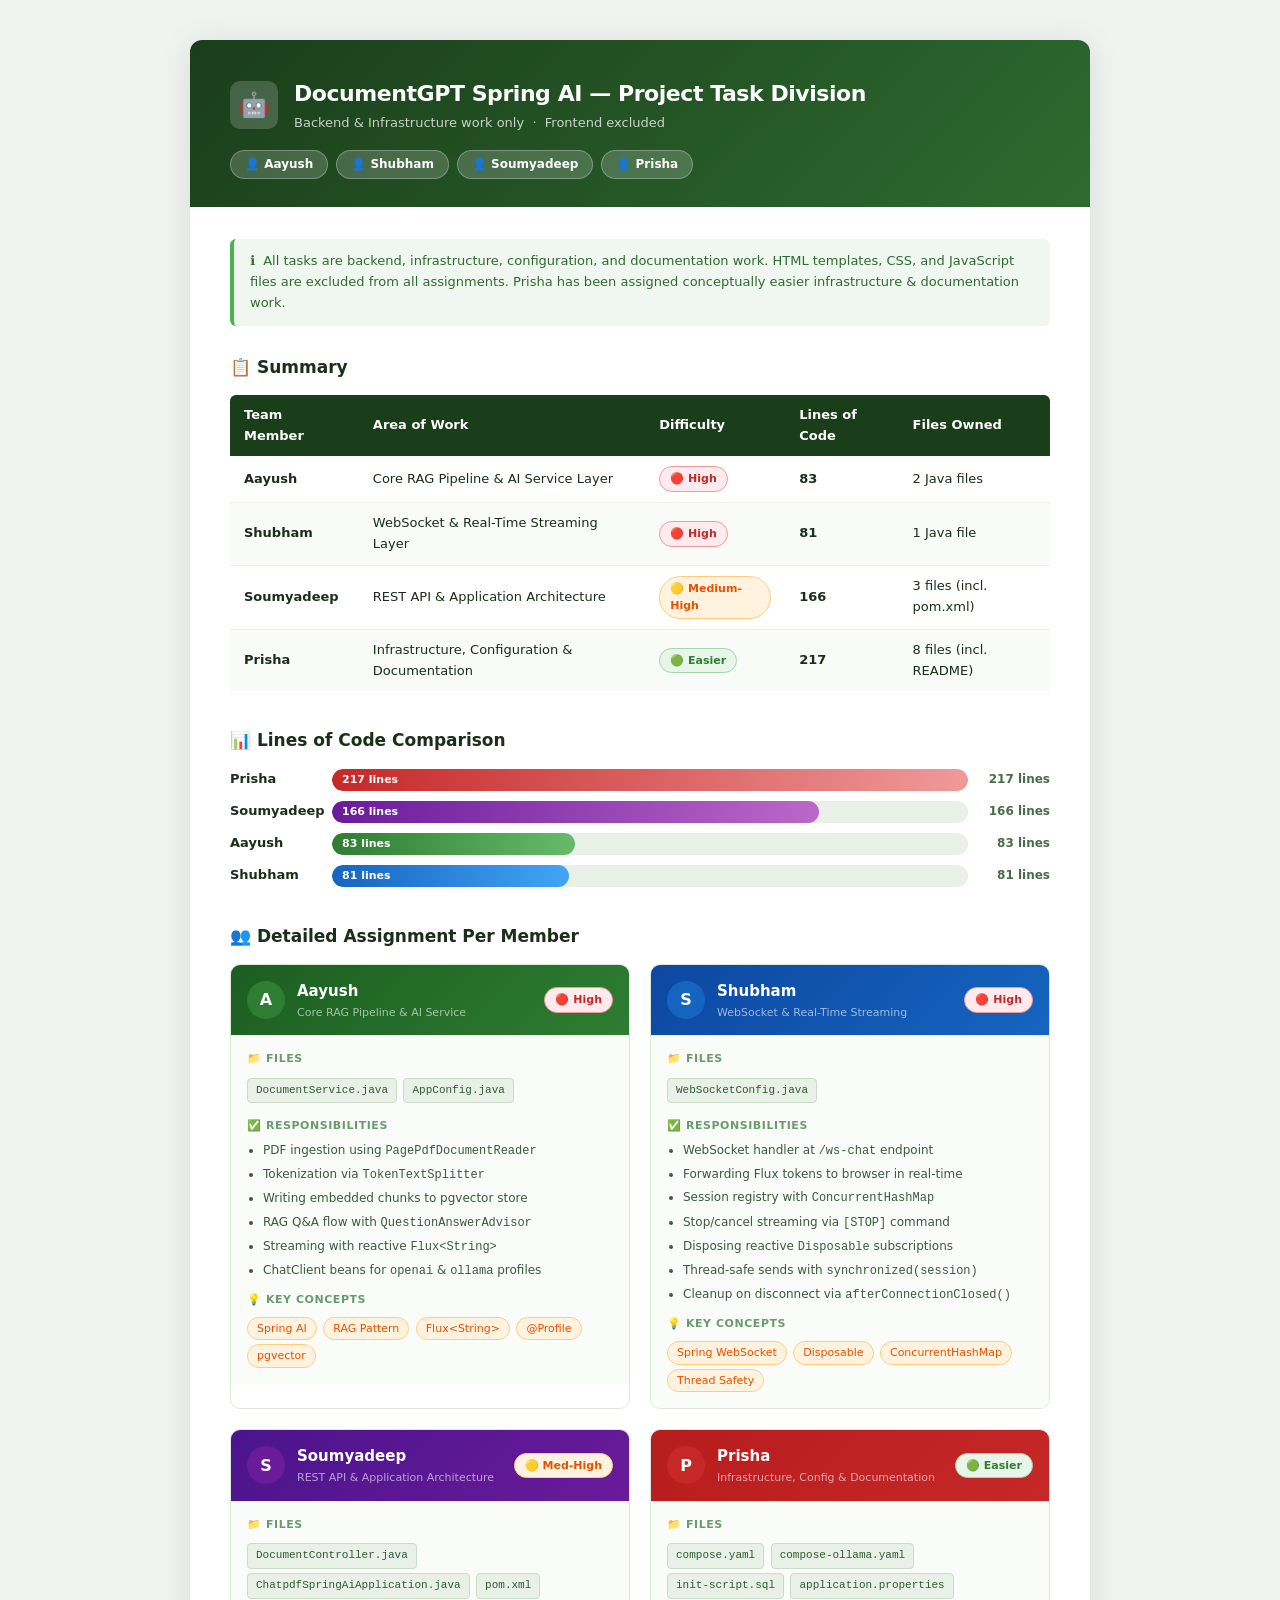
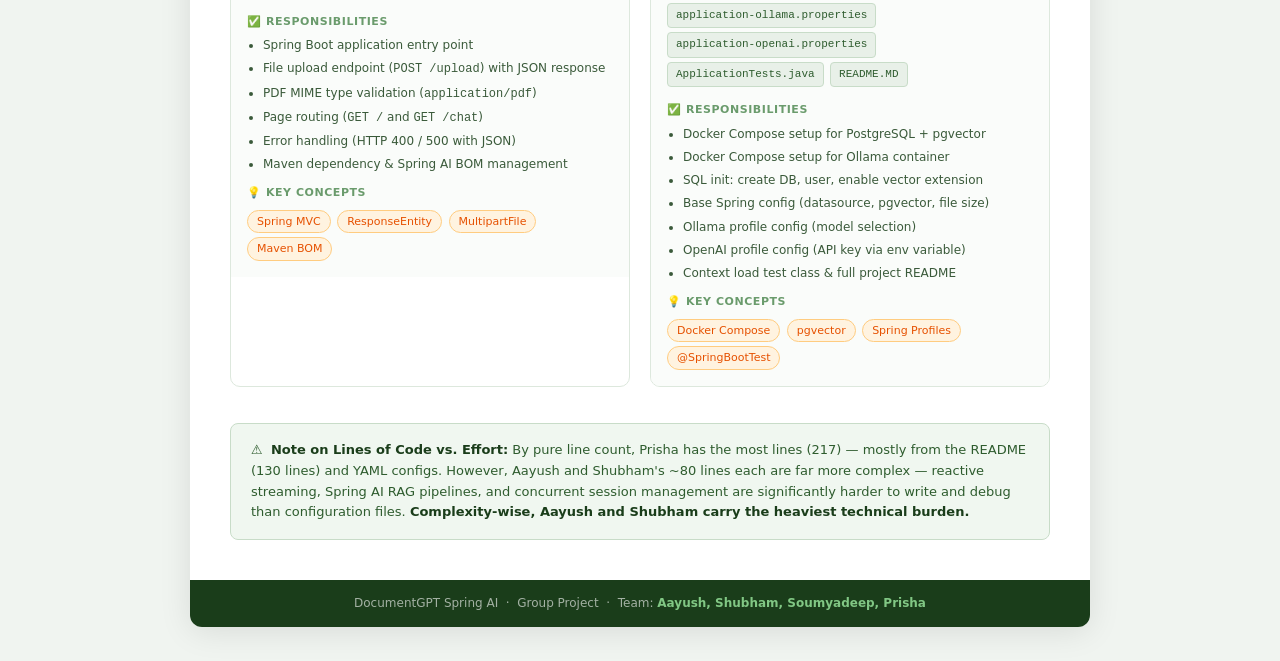
==== Task-Division.html @ c1c56ba5 "Create Task-Division.html" ====
<!DOCTYPE html>
<html lang="en">
<head>
  <meta charset="UTF-8">
  <meta name="viewport" content="width=device-width, initial-scale=1.0">
  <title>DocumentGPT — Project Task Division</title>
  <style>
    /* ── Reset & Base ── */
    *, *::before, *::after { margin: 0; padding: 0; box-sizing: border-box; }

    body {
      font-family: 'Segoe UI', system-ui, -apple-system, sans-serif;
      background: #f0f4f0;
      color: #1a2e1a;
      font-size: 14px;
      line-height: 1.6;
    }

    /* ── Page Wrapper ── */
    .page {
      max-width: 900px;
      margin: 40px auto;
      background: #fff;
      border-radius: 12px;
      box-shadow: 0 4px 32px rgba(0,0,0,0.10);
      overflow: hidden;
    }

    /* ── Header ── */
    .header {
      background: linear-gradient(135deg, #1a3d1a 0%, #2e6b30 100%);
      color: #fff;
      padding: 36px 40px 28px;
    }
    .header-top {
      display: flex;
      align-items: center;
      gap: 16px;
      margin-bottom: 12px;
    }
    .logo-badge {
      width: 48px; height: 48px;
      background: rgba(255,255,255,0.18);
      border-radius: 10px;
      display: flex; align-items: center; justify-content: center;
      font-size: 24px;
    }
    .header h1 {
      font-size: 22px;
      font-weight: 700;
      letter-spacing: -0.02em;
    }
    .header .subtitle {
      font-size: 13px;
      opacity: 0.75;
      margin-top: 2px;
    }
    .team-chips {
      display: flex;
      gap: 8px;
      flex-wrap: wrap;
      margin-top: 16px;
    }
    .chip {
      background: rgba(255,255,255,0.18);
      border: 1px solid rgba(255,255,255,0.28);
      border-radius: 99px;
      padding: 4px 14px;
      font-size: 12px;
      font-weight: 600;
    }

    /* ── Body Padding ── */
    .body { padding: 32px 40px 40px; }

    /* ── Note Box ── */
    .note-box {
      background: #f0f7f0;
      border-left: 4px solid #4caf50;
      border-radius: 6px;
      padding: 12px 16px;
      font-size: 13px;
      color: #2e6b30;
      margin-bottom: 28px;
    }

    /* ── Summary Table ── */
    .summary-title {
      font-size: 17px;
      font-weight: 700;
      margin-bottom: 14px;
      color: #1a2e1a;
    }
    table.summary {
      width: 100%;
      border-collapse: collapse;
      margin-bottom: 36px;
      font-size: 13px;
    }
    table.summary th {
      background: #1a3d1a;
      color: #fff;
      padding: 10px 14px;
      text-align: left;
      font-weight: 600;
    }
    table.summary th:first-child { border-radius: 6px 0 0 0; }
    table.summary th:last-child  { border-radius: 0 6px 0 0; }
    table.summary td {
      padding: 10px 14px;
      border-bottom: 1px solid #e8f0e8;
      vertical-align: middle;
    }
    table.summary tr:last-child td { border-bottom: none; }
    table.summary tr:nth-child(even) td { background: #f8fbf8; }
    .badge {
      display: inline-block;
      padding: 3px 10px;
      border-radius: 99px;
      font-size: 11px;
      font-weight: 700;
    }
    .badge-red    { background: #ffebee; color: #c62828; border: 1px solid #ef9a9a; }
    .badge-orange { background: #fff3e0; color: #e65100; border: 1px solid #ffcc80; }
    .badge-green  { background: #e8f5e9; color: #2e7d32; border: 1px solid #a5d6a7; }

    /* ── LOC Bar Chart ── */
    .loc-section { margin-bottom: 36px; }
    .loc-row {
      display: flex;
      align-items: center;
      gap: 12px;
      margin-bottom: 10px;
    }
    .loc-name  { width: 90px; font-weight: 600; font-size: 13px; }
    .loc-bar-wrap { flex: 1; background: #e8f0e8; border-radius: 99px; height: 22px; overflow: hidden; }
    .loc-bar {
      height: 100%;
      border-radius: 99px;
      display: flex;
      align-items: center;
      padding-left: 10px;
      font-size: 11px;
      font-weight: 700;
      color: #fff;
      transition: width 0.6s ease;
    }
    .loc-num { font-size: 12px; font-weight: 600; color: #4a6b4a; width: 70px; text-align: right; }

    /* ── Member Cards ── */
    .cards-grid {
      display: grid;
      grid-template-columns: 1fr 1fr;
      gap: 20px;
      margin-bottom: 36px;
    }
    .card {
      border: 1px solid #dde8dd;
      border-radius: 10px;
      overflow: hidden;
    }
    .card-header {
      padding: 14px 16px;
      display: flex;
      align-items: center;
      gap: 12px;
    }
    .avatar {
      width: 38px; height: 38px;
      border-radius: 50%;
      font-size: 16px;
      font-weight: 700;
      display: flex; align-items: center; justify-content: center;
      flex-shrink: 0;
      color: #fff;
    }
    .card-name  { font-size: 15px; font-weight: 700; }
    .card-area  { font-size: 11px; opacity: 0.75; margin-top: 1px; }
    .card-body  { padding: 14px 16px; border-top: 1px solid #eef2ee; background: #fafcfa; }
    .card-body h4 { font-size: 11px; font-weight: 700; text-transform: uppercase; letter-spacing: 0.05em; color: #6a9b6c; margin-bottom: 8px; }
    .file-tag {
      display: inline-block;
      background: #e8f0e8;
      border: 1px solid #c8dcc8;
      border-radius: 4px;
      padding: 3px 8px;
      font-family: 'Consolas', 'Courier New', monospace;
      font-size: 11px;
      color: #2e5c2e;
      margin: 2px 2px 2px 0;
    }
    .responsibilities { margin-top: 12px; }
    .responsibilities h4 { margin-bottom: 6px; }
    .responsibilities ul { padding-left: 16px; }
    .responsibilities li { font-size: 12px; color: #3a5a3a; margin-bottom: 4px; }

    /* ── Colour scheme per member ── */
    .aayush-hdr    { background: linear-gradient(135deg,#1b5e20,#2e7d32); }
    .aayush-av     { background: #2e7d32; }
    .aayush-bar    { background: linear-gradient(90deg,#2e7d32,#66bb6a); }
    .shubham-hdr   { background: linear-gradient(135deg,#0d47a1,#1565c0); }
    .shubham-av    { background: #1565c0; }
    .shubham-bar   { background: linear-gradient(90deg,#1565c0,#42a5f5); }
    .soumya-hdr    { background: linear-gradient(135deg,#4a148c,#6a1b9a); }
    .soumya-av     { background: #6a1b9a; }
    .soumya-bar    { background: linear-gradient(90deg,#6a1b9a,#ba68c8); }
    .prisha-hdr    { background: linear-gradient(135deg,#b71c1c,#c62828); }
    .prisha-av     { background: #c62828; }
    .prisha-bar    { background: linear-gradient(90deg,#c62828,#ef9a9a); }

    /* ── Key Concepts ── */
    .concepts { margin-top: 10px; }
    .concepts h4 { margin-bottom: 6px; }
    .concept-tag {
      display: inline-block;
      background: #fff3e0;
      border: 1px solid #ffcc80;
      border-radius: 99px;
      padding: 2px 9px;
      font-size: 11px;
      color: #e65100;
      margin: 2px 2px 2px 0;
    }

    /* ── Takeaway Box ── */
    .takeaway {
      background: #f0f7f0;
      border: 1px solid #c8dcc8;
      border-radius: 8px;
      padding: 16px 20px;
      font-size: 13px;
      color: #2e5c2e;
    }
    .takeaway strong { color: #1a3d1a; }

    /* ── Footer ── */
    .footer {
      background: #1a3d1a;
      color: rgba(255,255,255,0.6);
      text-align: center;
      padding: 14px;
      font-size: 12px;
    }
    .footer span { color: #81c784; font-weight: 600; }

    /* ── Print ── */
    @media print {
      body { background: #fff; }
      .page { box-shadow: none; margin: 0; border-radius: 0; }
    }
  </style>
</head>
<body>

<div class="page">

  <!-- ── HEADER ── -->
  <div class="header">
    <div class="header-top">
      <div class="logo-badge">🤖</div>
      <div>
        <h1>DocumentGPT Spring AI — Project Task Division</h1>
        <div class="subtitle">Backend &amp; Infrastructure work only &nbsp;·&nbsp; Frontend excluded</div>
      </div>
    </div>
    <div class="team-chips">
      <span class="chip">👤 Aayush</span>
      <span class="chip">👤 Shubham</span>
      <span class="chip">👤 Soumyadeep</span>
      <span class="chip">👤 Prisha</span>
    </div>
  </div>

  <div class="body">

    <!-- ── NOTE ── -->
    <div class="note-box">
      ℹ️&nbsp; All tasks are backend, infrastructure, configuration, and documentation work.
      HTML templates, CSS, and JavaScript files are excluded from all assignments.
      Prisha has been assigned conceptually easier infrastructure &amp; documentation work.
    </div>

    <!-- ── SUMMARY TABLE ── -->
    <div class="summary-title">📋 Summary</div>
    <table class="summary">
      <thead>
        <tr>
          <th>Team Member</th>
          <th>Area of Work</th>
          <th>Difficulty</th>
          <th>Lines of Code</th>
          <th>Files Owned</th>
        </tr>
      </thead>
      <tbody>
        <tr>
          <td><strong>Aayush</strong></td>
          <td>Core RAG Pipeline &amp; AI Service Layer</td>
          <td><span class="badge badge-red">🔴 High</span></td>
          <td><strong>83</strong></td>
          <td>2 Java files</td>
        </tr>
        <tr>
          <td><strong>Shubham</strong></td>
          <td>WebSocket &amp; Real-Time Streaming Layer</td>
          <td><span class="badge badge-red">🔴 High</span></td>
          <td><strong>81</strong></td>
          <td>1 Java file</td>
        </tr>
        <tr>
          <td><strong>Soumyadeep</strong></td>
          <td>REST API &amp; Application Architecture</td>
          <td><span class="badge badge-orange">🟡 Medium-High</span></td>
          <td><strong>166</strong></td>
          <td>3 files (incl. pom.xml)</td>
        </tr>
        <tr>
          <td><strong>Prisha</strong></td>
          <td>Infrastructure, Configuration &amp; Documentation</td>
          <td><span class="badge badge-green">🟢 Easier</span></td>
          <td><strong>217</strong></td>
          <td>8 files (incl. README)</td>
        </tr>
      </tbody>
    </table>

    <!-- ── LOC CHART ── -->
    <div class="loc-section">
      <div class="summary-title">📊 Lines of Code Comparison</div>

      <div class="loc-row">
        <span class="loc-name">Prisha</span>
        <div class="loc-bar-wrap">
          <div class="loc-bar prisha-bar" style="width:100%">217 lines</div>
        </div>
        <span class="loc-num">217 lines</span>
      </div>
      <div class="loc-row">
        <span class="loc-name">Soumyadeep</span>
        <div class="loc-bar-wrap">
          <div class="loc-bar soumya-bar" style="width:76.5%">166 lines</div>
        </div>
        <span class="loc-num">166 lines</span>
      </div>
      <div class="loc-row">
        <span class="loc-name">Aayush</span>
        <div class="loc-bar-wrap">
          <div class="loc-bar aayush-bar" style="width:38.2%">83 lines</div>
        </div>
        <span class="loc-num">83 lines</span>
      </div>
      <div class="loc-row">
        <span class="loc-name">Shubham</span>
        <div class="loc-bar-wrap">
          <div class="loc-bar shubham-bar" style="width:37.3%">81 lines</div>
        </div>
        <span class="loc-num">81 lines</span>
      </div>
    </div>

    <!-- ── MEMBER CARDS ── -->
    <div class="summary-title">👥 Detailed Assignment Per Member</div>
    <div class="cards-grid">

      <!-- AAYUSH -->
      <div class="card">
        <div class="card-header aayush-hdr">
          <div class="avatar aayush-av">A</div>
          <div>
            <div class="card-name" style="color:#fff">Aayush</div>
            <div class="card-area" style="color:rgba(255,255,255,0.8)">Core RAG Pipeline &amp; AI Service</div>
          </div>
          <span class="badge badge-red" style="margin-left:auto">🔴 High</span>
        </div>
        <div class="card-body">
          <h4>📁 Files</h4>
          <span class="file-tag">DocumentService.java</span>
          <span class="file-tag">AppConfig.java</span>
          <div class="responsibilities">
            <h4>✅ Responsibilities</h4>
            <ul>
              <li>PDF ingestion using <code>PagePdfDocumentReader</code></li>
              <li>Tokenization via <code>TokenTextSplitter</code></li>
              <li>Writing embedded chunks to pgvector store</li>
              <li>RAG Q&amp;A flow with <code>QuestionAnswerAdvisor</code></li>
              <li>Streaming with reactive <code>Flux&lt;String&gt;</code></li>
              <li>ChatClient beans for <code>openai</code> &amp; <code>ollama</code> profiles</li>
            </ul>
          </div>
          <div class="concepts">
            <h4>💡 Key Concepts</h4>
            <span class="concept-tag">Spring AI</span>
            <span class="concept-tag">RAG Pattern</span>
            <span class="concept-tag">Flux&lt;String&gt;</span>
            <span class="concept-tag">@Profile</span>
            <span class="concept-tag">pgvector</span>
          </div>
        </div>
      </div>

      <!-- SHUBHAM -->
      <div class="card">
        <div class="card-header shubham-hdr">
          <div class="avatar shubham-av">S</div>
          <div>
            <div class="card-name" style="color:#fff">Shubham</div>
            <div class="card-area" style="color:rgba(255,255,255,0.8)">WebSocket &amp; Real-Time Streaming</div>
          </div>
          <span class="badge badge-red" style="margin-left:auto">🔴 High</span>
        </div>
        <div class="card-body">
          <h4>📁 Files</h4>
          <span class="file-tag">WebSocketConfig.java</span>
          <div class="responsibilities">
            <h4>✅ Responsibilities</h4>
            <ul>
              <li>WebSocket handler at <code>/ws-chat</code> endpoint</li>
              <li>Forwarding Flux tokens to browser in real-time</li>
              <li>Session registry with <code>ConcurrentHashMap</code></li>
              <li>Stop/cancel streaming via <code>[STOP]</code> command</li>
              <li>Disposing reactive <code>Disposable</code> subscriptions</li>
              <li>Thread-safe sends with <code>synchronized(session)</code></li>
              <li>Cleanup on disconnect via <code>afterConnectionClosed()</code></li>
            </ul>
          </div>
          <div class="concepts">
            <h4>💡 Key Concepts</h4>
            <span class="concept-tag">Spring WebSocket</span>
            <span class="concept-tag">Disposable</span>
            <span class="concept-tag">ConcurrentHashMap</span>
            <span class="concept-tag">Thread Safety</span>
          </div>
        </div>
      </div>

      <!-- SOUMYADEEP -->
      <div class="card">
        <div class="card-header soumya-hdr">
          <div class="avatar soumya-av">S</div>
          <div>
            <div class="card-name" style="color:#fff">Soumyadeep</div>
            <div class="card-area" style="color:rgba(255,255,255,0.8)">REST API &amp; Application Architecture</div>
          </div>
          <span class="badge badge-orange" style="margin-left:auto">🟡 Med-High</span>
        </div>
        <div class="card-body">
          <h4>📁 Files</h4>
          <span class="file-tag">DocumentController.java</span>
          <span class="file-tag">ChatpdfSpringAiApplication.java</span>
          <span class="file-tag">pom.xml</span>
          <div class="responsibilities">
            <h4>✅ Responsibilities</h4>
            <ul>
              <li>Spring Boot application entry point</li>
              <li>File upload endpoint (<code>POST /upload</code>) with JSON response</li>
              <li>PDF MIME type validation (<code>application/pdf</code>)</li>
              <li>Page routing (<code>GET /</code> and <code>GET /chat</code>)</li>
              <li>Error handling (HTTP 400 / 500 with JSON)</li>
              <li>Maven dependency &amp; Spring AI BOM management</li>
            </ul>
          </div>
          <div class="concepts">
            <h4>💡 Key Concepts</h4>
            <span class="concept-tag">Spring MVC</span>
            <span class="concept-tag">ResponseEntity</span>
            <span class="concept-tag">MultipartFile</span>
            <span class="concept-tag">Maven BOM</span>
          </div>
        </div>
      </div>

      <!-- PRISHA -->
      <div class="card">
        <div class="card-header prisha-hdr">
          <div class="avatar prisha-av">P</div>
          <div>
            <div class="card-name" style="color:#fff">Prisha</div>
            <div class="card-area" style="color:rgba(255,255,255,0.8)">Infrastructure, Config &amp; Documentation</div>
          </div>
          <span class="badge badge-green" style="margin-left:auto">🟢 Easier</span>
        </div>
        <div class="card-body">
          <h4>📁 Files</h4>
          <span class="file-tag">compose.yaml</span>
          <span class="file-tag">compose-ollama.yaml</span>
          <span class="file-tag">init-script.sql</span>
          <span class="file-tag">application.properties</span>
          <span class="file-tag">application-ollama.properties</span>
          <span class="file-tag">application-openai.properties</span>
          <span class="file-tag">ApplicationTests.java</span>
          <span class="file-tag">README.MD</span>
          <div class="responsibilities">
            <h4>✅ Responsibilities</h4>
            <ul>
              <li>Docker Compose setup for PostgreSQL + pgvector</li>
              <li>Docker Compose setup for Ollama container</li>
              <li>SQL init: create DB, user, enable vector extension</li>
              <li>Base Spring config (datasource, pgvector, file size)</li>
              <li>Ollama profile config (model selection)</li>
              <li>OpenAI profile config (API key via env variable)</li>
              <li>Context load test class &amp; full project README</li>
            </ul>
          </div>
          <div class="concepts">
            <h4>💡 Key Concepts</h4>
            <span class="concept-tag">Docker Compose</span>
            <span class="concept-tag">pgvector</span>
            <span class="concept-tag">Spring Profiles</span>
            <span class="concept-tag">@SpringBootTest</span>
          </div>
        </div>
      </div>

    </div><!-- /cards-grid -->

    <!-- ── TAKEAWAY ── -->
    <div class="takeaway">
      ⚠️&nbsp; <strong>Note on Lines of Code vs. Effort:</strong>
      By pure line count, Prisha has the most lines (217) — mostly from the README (130 lines) and YAML configs.
      However, Aayush and Shubham's ~80 lines each are far more complex — reactive streaming, Spring AI RAG
      pipelines, and concurrent session management are significantly harder to write and debug than configuration files.
      <strong>Complexity-wise, Aayush and Shubham carry the heaviest technical burden.</strong>
    </div>

  </div><!-- /body -->

  <!-- ── FOOTER ── -->
  <div class="footer">
    DocumentGPT Spring AI &nbsp;·&nbsp; Group Project &nbsp;·&nbsp;
    Team: <span>Aayush, Shubham, Soumyadeep, Prisha</span>
  </div>

</div><!-- /page -->

</body>
</html>
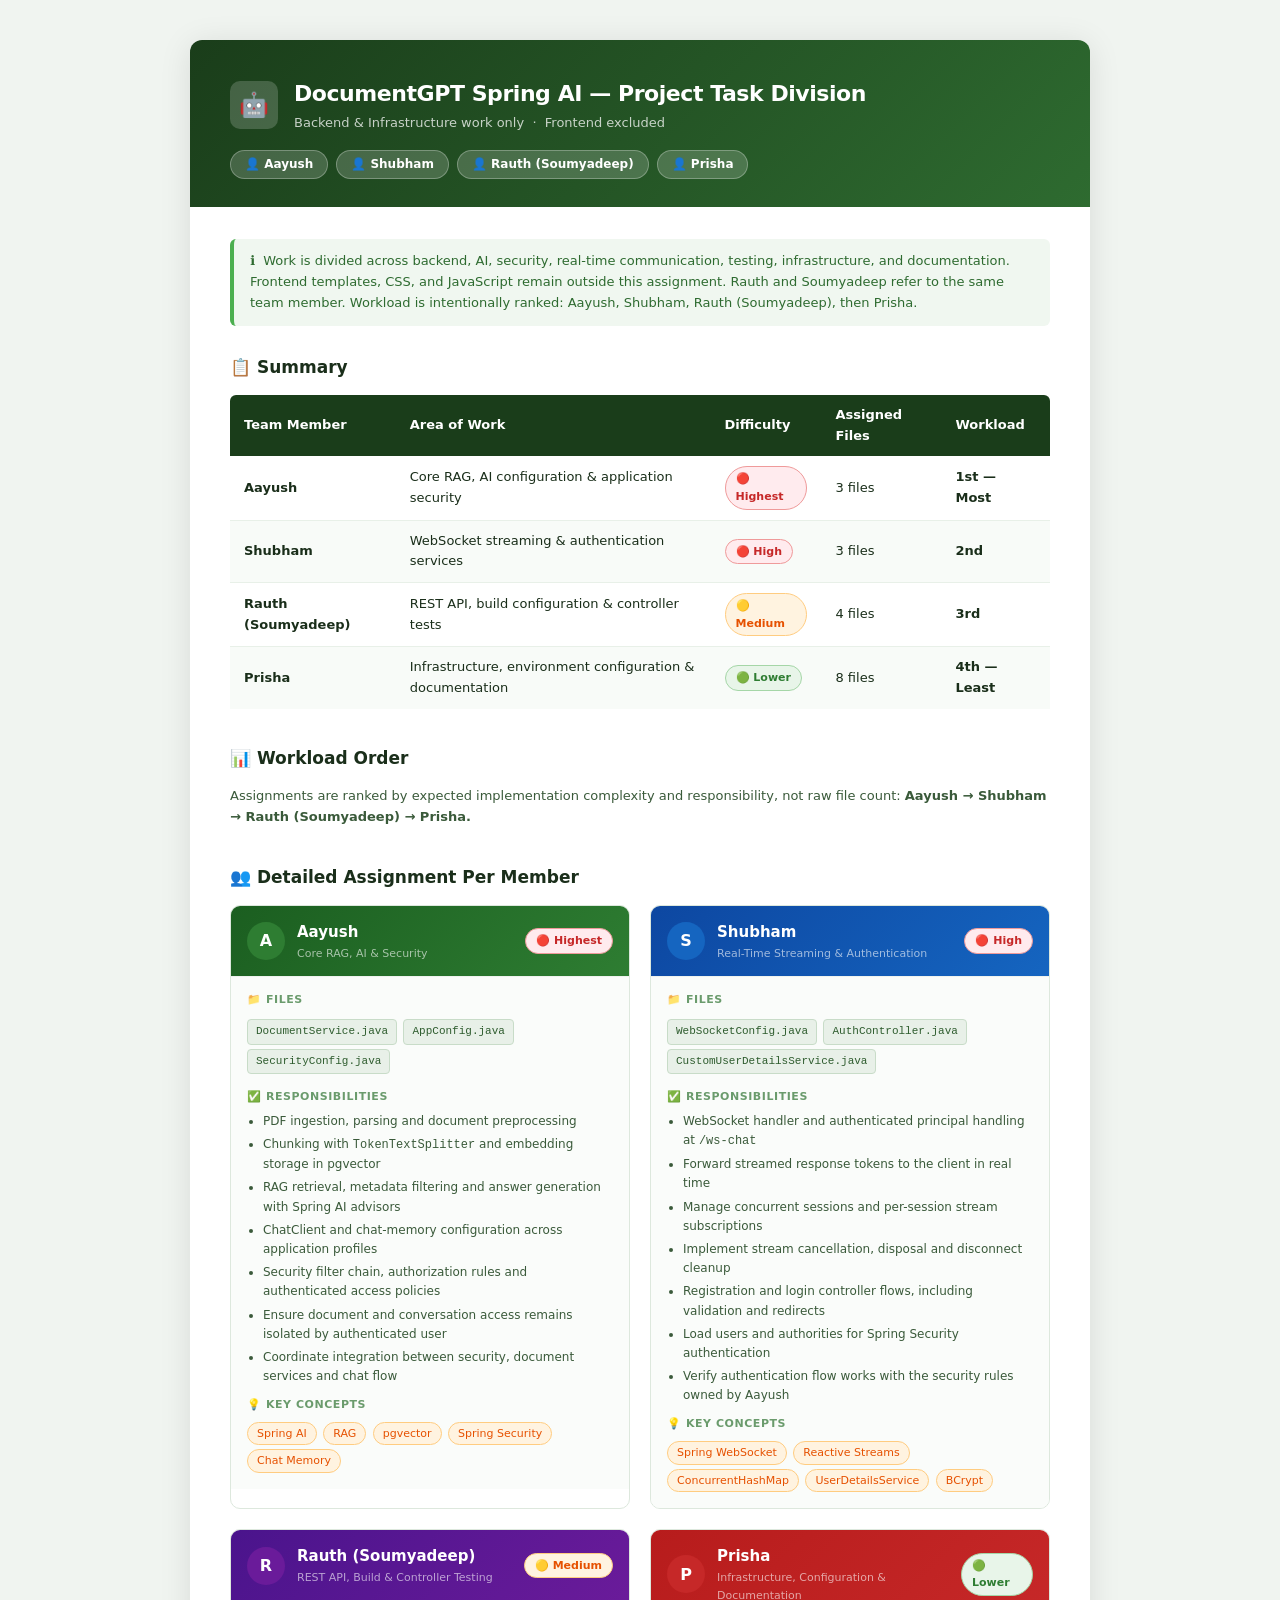
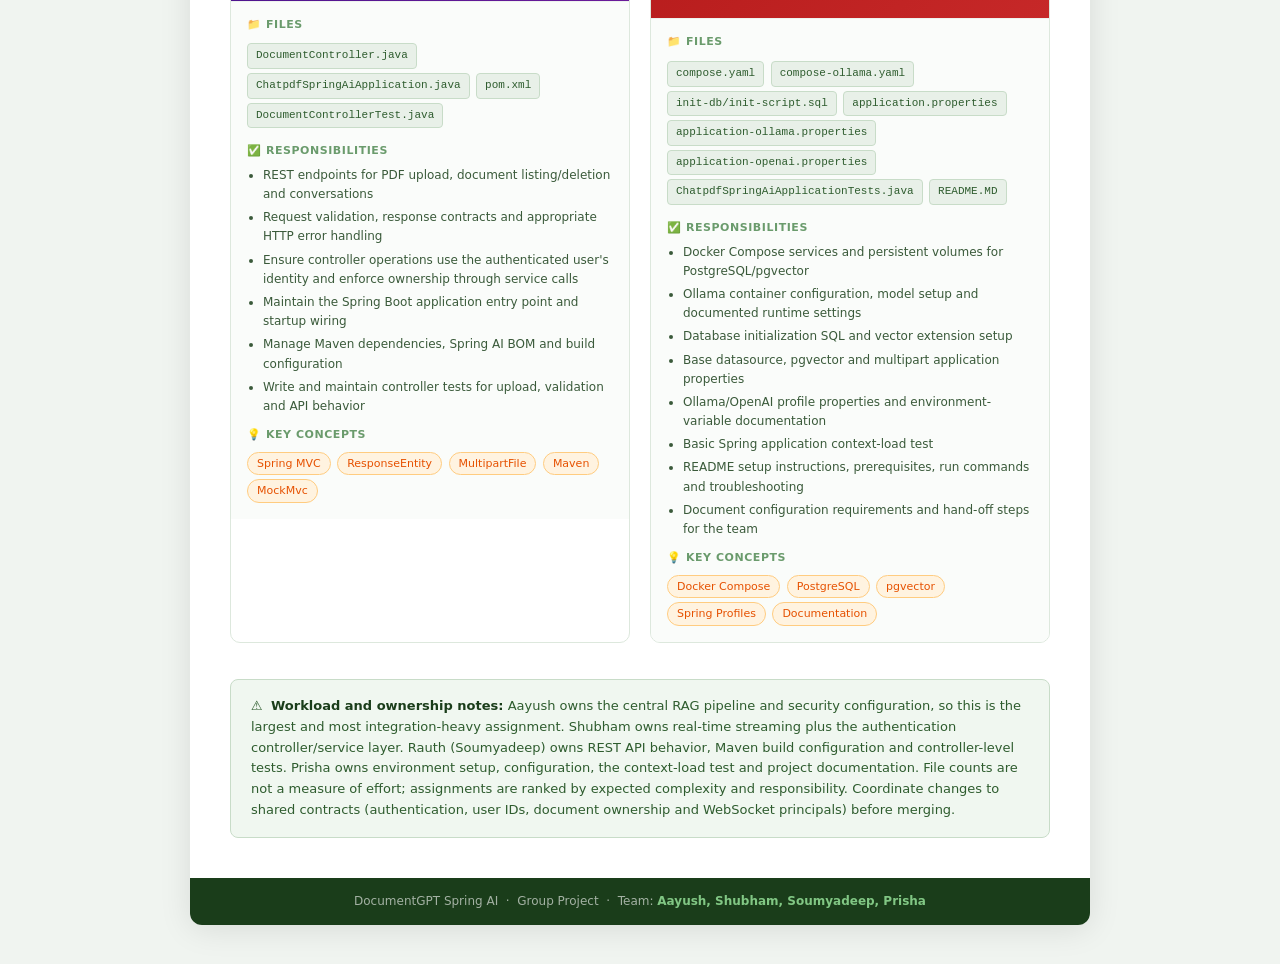
==== commit 228f2d97: "Update team task division and include newly added project files" ====
--- a/Task-Division.html
+++ b/Task-Division.html
@@ -266,7 +266,7 @@
     <div class="team-chips">
       <span class="chip">👤 Aayush</span>
       <span class="chip">👤 Shubham</span>
-      <span class="chip">👤 Soumyadeep</span>
+      <span class="chip">👤 Rauth (Soumyadeep)</span>
       <span class="chip">👤 Prisha</span>
     </div>
   </div>
@@ -275,12 +275,12 @@
 
     <!-- ── NOTE ── -->
     <div class="note-box">
-      ℹ️&nbsp; All tasks are backend, infrastructure, configuration, and documentation work.
-      HTML templates, CSS, and JavaScript files are excluded from all assignments.
-      Prisha has been assigned conceptually easier infrastructure &amp; documentation work.
+      ℹ️&nbsp; Work is divided across backend, AI, security, real-time communication, testing, infrastructure, and documentation.
+      Frontend templates, CSS, and JavaScript remain outside this assignment. Rauth and Soumyadeep refer to the same team member.
+      Workload is intentionally ranked: Aayush, Shubham, Rauth (Soumyadeep), then Prisha.
     </div>
 
-    <!-- ── SUMMARY TABLE ── -->
+        <!-- ── SUMMARY TABLE ── -->
     <div class="summary-title">📋 Summary</div>
     <table class="summary">
       <thead>
@@ -288,77 +288,51 @@
           <th>Team Member</th>
           <th>Area of Work</th>
           <th>Difficulty</th>
-          <th>Lines of Code</th>
-          <th>Files Owned</th>
+          <th>Assigned Files</th>
+          <th>Workload</th>
         </tr>
       </thead>
       <tbody>
         <tr>
           <td><strong>Aayush</strong></td>
-          <td>Core RAG Pipeline &amp; AI Service Layer</td>
-          <td><span class="badge badge-red">🔴 High</span></td>
-          <td><strong>83</strong></td>
-          <td>2 Java files</td>
+          <td>Core RAG, AI configuration &amp; application security</td>
+          <td><span class="badge badge-red">🔴 Highest</span></td>
+          <td>3 files</td>
+          <td><strong>1st — Most</strong></td>
         </tr>
         <tr>
           <td><strong>Shubham</strong></td>
-          <td>WebSocket &amp; Real-Time Streaming Layer</td>
+          <td>WebSocket streaming &amp; authentication services</td>
           <td><span class="badge badge-red">🔴 High</span></td>
-          <td><strong>81</strong></td>
-          <td>1 Java file</td>
+          <td>3 files</td>
+          <td><strong>2nd</strong></td>
         </tr>
         <tr>
-          <td><strong>Soumyadeep</strong></td>
-          <td>REST API &amp; Application Architecture</td>
-          <td><span class="badge badge-orange">🟡 Medium-High</span></td>
-          <td><strong>166</strong></td>
-          <td>3 files (incl. pom.xml)</td>
+          <td><strong>Rauth (Soumyadeep)</strong></td>
+          <td>REST API, build configuration &amp; controller tests</td>
+          <td><span class="badge badge-orange">🟡 Medium</span></td>
+          <td>4 files</td>
+          <td><strong>3rd</strong></td>
         </tr>
         <tr>
           <td><strong>Prisha</strong></td>
-          <td>Infrastructure, Configuration &amp; Documentation</td>
-          <td><span class="badge badge-green">🟢 Easier</span></td>
-          <td><strong>217</strong></td>
-          <td>8 files (incl. README)</td>
+          <td>Infrastructure, environment configuration &amp; documentation</td>
+          <td><span class="badge badge-green">🟢 Lower</span></td>
+          <td>8 files</td>
+          <td><strong>4th — Least</strong></td>
         </tr>
       </tbody>
     </table>
 
-    <!-- ── LOC CHART ── -->
-    <div class="loc-section">
-      <div class="summary-title">📊 Lines of Code Comparison</div>
-
-      <div class="loc-row">
-        <span class="loc-name">Prisha</span>
-        <div class="loc-bar-wrap">
-          <div class="loc-bar prisha-bar" style="width:100%">217 lines</div>
-        </div>
-        <span class="loc-num">217 lines</span>
-      </div>
-      <div class="loc-row">
-        <span class="loc-name">Soumyadeep</span>
-        <div class="loc-bar-wrap">
-          <div class="loc-bar soumya-bar" style="width:76.5%">166 lines</div>
-        </div>
-        <span class="loc-num">166 lines</span>
-      </div>
-      <div class="loc-row">
-        <span class="loc-name">Aayush</span>
-        <div class="loc-bar-wrap">
-          <div class="loc-bar aayush-bar" style="width:38.2%">83 lines</div>
-        </div>
-        <span class="loc-num">83 lines</span>
-      </div>
-      <div class="loc-row">
-        <span class="loc-name">Shubham</span>
-        <div class="loc-bar-wrap">
-          <div class="loc-bar shubham-bar" style="width:37.3%">81 lines</div>
-        </div>
-        <span class="loc-num">81 lines</span>
-      </div>
+        <div class="loc-section">
+      <div class="summary-title">📊 Workload Order</div>
+      <p style="font-size:13px;color:#3a5a3a">
+        Assignments are ranked by expected implementation complexity and responsibility, not raw file count:
+        <strong>Aayush → Shubham → Rauth (Soumyadeep) → Prisha.</strong>
+      </p>
     </div>
 
-    <!-- ── MEMBER CARDS ── -->
+        <!-- ── MEMBER CARDS ── -->
     <div class="summary-title">👥 Detailed Assignment Per Member</div>
     <div class="cards-grid">
 
@@ -368,32 +342,34 @@
           <div class="avatar aayush-av">A</div>
           <div>
             <div class="card-name" style="color:#fff">Aayush</div>
-            <div class="card-area" style="color:rgba(255,255,255,0.8)">Core RAG Pipeline &amp; AI Service</div>
-          </div>
-          <span class="badge badge-red" style="margin-left:auto">🔴 High</span>
+            <div class="card-area" style="color:rgba(255,255,255,0.8)">Core RAG, AI &amp; Security</div>
+          </div>
+          <span class="badge badge-red" style="margin-left:auto">🔴 Highest</span>
         </div>
         <div class="card-body">
           <h4>📁 Files</h4>
           <span class="file-tag">DocumentService.java</span>
           <span class="file-tag">AppConfig.java</span>
+          <span class="file-tag">SecurityConfig.java</span>
           <div class="responsibilities">
             <h4>✅ Responsibilities</h4>
             <ul>
-              <li>PDF ingestion using <code>PagePdfDocumentReader</code></li>
-              <li>Tokenization via <code>TokenTextSplitter</code></li>
-              <li>Writing embedded chunks to pgvector store</li>
-              <li>RAG Q&amp;A flow with <code>QuestionAnswerAdvisor</code></li>
-              <li>Streaming with reactive <code>Flux&lt;String&gt;</code></li>
-              <li>ChatClient beans for <code>openai</code> &amp; <code>ollama</code> profiles</li>
+              <li>PDF ingestion, parsing and document preprocessing</li>
+              <li>Chunking with <code>TokenTextSplitter</code> and embedding storage in pgvector</li>
+              <li>RAG retrieval, metadata filtering and answer generation with Spring AI advisors</li>
+              <li>ChatClient and chat-memory configuration across application profiles</li>
+              <li>Security filter chain, authorization rules and authenticated access policies</li>
+              <li>Ensure document and conversation access remains isolated by authenticated user</li>
+              <li>Coordinate integration between security, document services and chat flow</li>
             </ul>
           </div>
           <div class="concepts">
             <h4>💡 Key Concepts</h4>
             <span class="concept-tag">Spring AI</span>
-            <span class="concept-tag">RAG Pattern</span>
-            <span class="concept-tag">Flux&lt;String&gt;</span>
-            <span class="concept-tag">@Profile</span>
+            <span class="concept-tag">RAG</span>
             <span class="concept-tag">pgvector</span>
+            <span class="concept-tag">Spring Security</span>
+            <span class="concept-tag">Chat Memory</span>
           </div>
         </div>
       </div>
@@ -404,59 +380,63 @@
           <div class="avatar shubham-av">S</div>
           <div>
             <div class="card-name" style="color:#fff">Shubham</div>
-            <div class="card-area" style="color:rgba(255,255,255,0.8)">WebSocket &amp; Real-Time Streaming</div>
+            <div class="card-area" style="color:rgba(255,255,255,0.8)">Real-Time Streaming &amp; Authentication</div>
           </div>
           <span class="badge badge-red" style="margin-left:auto">🔴 High</span>
         </div>
         <div class="card-body">
           <h4>📁 Files</h4>
           <span class="file-tag">WebSocketConfig.java</span>
+          <span class="file-tag">AuthController.java</span>
+          <span class="file-tag">CustomUserDetailsService.java</span>
           <div class="responsibilities">
             <h4>✅ Responsibilities</h4>
             <ul>
-              <li>WebSocket handler at <code>/ws-chat</code> endpoint</li>
-              <li>Forwarding Flux tokens to browser in real-time</li>
-              <li>Session registry with <code>ConcurrentHashMap</code></li>
-              <li>Stop/cancel streaming via <code>[STOP]</code> command</li>
-              <li>Disposing reactive <code>Disposable</code> subscriptions</li>
-              <li>Thread-safe sends with <code>synchronized(session)</code></li>
-              <li>Cleanup on disconnect via <code>afterConnectionClosed()</code></li>
+              <li>WebSocket handler and authenticated principal handling at <code>/ws-chat</code></li>
+              <li>Forward streamed response tokens to the client in real time</li>
+              <li>Manage concurrent sessions and per-session stream subscriptions</li>
+              <li>Implement stream cancellation, disposal and disconnect cleanup</li>
+              <li>Registration and login controller flows, including validation and redirects</li>
+              <li>Load users and authorities for Spring Security authentication</li>
+              <li>Verify authentication flow works with the security rules owned by Aayush</li>
             </ul>
           </div>
           <div class="concepts">
             <h4>💡 Key Concepts</h4>
             <span class="concept-tag">Spring WebSocket</span>
-            <span class="concept-tag">Disposable</span>
+            <span class="concept-tag">Reactive Streams</span>
             <span class="concept-tag">ConcurrentHashMap</span>
-            <span class="concept-tag">Thread Safety</span>
+            <span class="concept-tag">UserDetailsService</span>
+            <span class="concept-tag">BCrypt</span>
           </div>
         </div>
       </div>
 
-      <!-- SOUMYADEEP -->
+      <!-- RAUTH / SOUMYADEEP -->
       <div class="card">
         <div class="card-header soumya-hdr">
-          <div class="avatar soumya-av">S</div>
+          <div class="avatar soumya-av">R</div>
           <div>
-            <div class="card-name" style="color:#fff">Soumyadeep</div>
-            <div class="card-area" style="color:rgba(255,255,255,0.8)">REST API &amp; Application Architecture</div>
-          </div>
-          <span class="badge badge-orange" style="margin-left:auto">🟡 Med-High</span>
+            <div class="card-name" style="color:#fff">Rauth (Soumyadeep)</div>
+            <div class="card-area" style="color:rgba(255,255,255,0.8)">REST API, Build &amp; Controller Testing</div>
+          </div>
+          <span class="badge badge-orange" style="margin-left:auto">🟡 Medium</span>
         </div>
         <div class="card-body">
           <h4>📁 Files</h4>
           <span class="file-tag">DocumentController.java</span>
           <span class="file-tag">ChatpdfSpringAiApplication.java</span>
           <span class="file-tag">pom.xml</span>
+          <span class="file-tag">DocumentControllerTest.java</span>
           <div class="responsibilities">
             <h4>✅ Responsibilities</h4>
             <ul>
-              <li>Spring Boot application entry point</li>
-              <li>File upload endpoint (<code>POST /upload</code>) with JSON response</li>
-              <li>PDF MIME type validation (<code>application/pdf</code>)</li>
-              <li>Page routing (<code>GET /</code> and <code>GET /chat</code>)</li>
-              <li>Error handling (HTTP 400 / 500 with JSON)</li>
-              <li>Maven dependency &amp; Spring AI BOM management</li>
+              <li>REST endpoints for PDF upload, document listing/deletion and conversations</li>
+              <li>Request validation, response contracts and appropriate HTTP error handling</li>
+              <li>Ensure controller operations use the authenticated user's identity and enforce ownership through service calls</li>
+              <li>Maintain the Spring Boot application entry point and startup wiring</li>
+              <li>Manage Maven dependencies, Spring AI BOM and build configuration</li>
+              <li>Write and maintain controller tests for upload, validation and API behavior</li>
             </ul>
           </div>
           <div class="concepts">
@@ -464,7 +444,8 @@
             <span class="concept-tag">Spring MVC</span>
             <span class="concept-tag">ResponseEntity</span>
             <span class="concept-tag">MultipartFile</span>
-            <span class="concept-tag">Maven BOM</span>
+            <span class="concept-tag">Maven</span>
+            <span class="concept-tag">MockMvc</span>
           </div>
         </div>
       </div>
@@ -475,51 +456,55 @@
           <div class="avatar prisha-av">P</div>
           <div>
             <div class="card-name" style="color:#fff">Prisha</div>
-            <div class="card-area" style="color:rgba(255,255,255,0.8)">Infrastructure, Config &amp; Documentation</div>
-          </div>
-          <span class="badge badge-green" style="margin-left:auto">🟢 Easier</span>
+            <div class="card-area" style="color:rgba(255,255,255,0.8)">Infrastructure, Configuration &amp; Documentation</div>
+          </div>
+          <span class="badge badge-green" style="margin-left:auto">🟢 Lower</span>
         </div>
         <div class="card-body">
           <h4>📁 Files</h4>
           <span class="file-tag">compose.yaml</span>
           <span class="file-tag">compose-ollama.yaml</span>
-          <span class="file-tag">init-script.sql</span>
+          <span class="file-tag">init-db/init-script.sql</span>
           <span class="file-tag">application.properties</span>
           <span class="file-tag">application-ollama.properties</span>
           <span class="file-tag">application-openai.properties</span>
-          <span class="file-tag">ApplicationTests.java</span>
+          <span class="file-tag">ChatpdfSpringAiApplicationTests.java</span>
           <span class="file-tag">README.MD</span>
           <div class="responsibilities">
             <h4>✅ Responsibilities</h4>
             <ul>
-              <li>Docker Compose setup for PostgreSQL + pgvector</li>
-              <li>Docker Compose setup for Ollama container</li>
-              <li>SQL init: create DB, user, enable vector extension</li>
-              <li>Base Spring config (datasource, pgvector, file size)</li>
-              <li>Ollama profile config (model selection)</li>
-              <li>OpenAI profile config (API key via env variable)</li>
-              <li>Context load test class &amp; full project README</li>
+              <li>Docker Compose services and persistent volumes for PostgreSQL/pgvector</li>
+              <li>Ollama container configuration, model setup and documented runtime settings</li>
+              <li>Database initialization SQL and vector extension setup</li>
+              <li>Base datasource, pgvector and multipart application properties</li>
+              <li>Ollama/OpenAI profile properties and environment-variable documentation</li>
+              <li>Basic Spring application context-load test</li>
+              <li>README setup instructions, prerequisites, run commands and troubleshooting</li>
+              <li>Document configuration requirements and hand-off steps for the team</li>
             </ul>
           </div>
           <div class="concepts">
             <h4>💡 Key Concepts</h4>
             <span class="concept-tag">Docker Compose</span>
+            <span class="concept-tag">PostgreSQL</span>
             <span class="concept-tag">pgvector</span>
             <span class="concept-tag">Spring Profiles</span>
-            <span class="concept-tag">@SpringBootTest</span>
+            <span class="concept-tag">Documentation</span>
           </div>
         </div>
       </div>
 
-    </div><!-- /cards-grid -->
+        </div><!-- /cards-grid -->
 
     <!-- ── TAKEAWAY ── -->
     <div class="takeaway">
-      ⚠️&nbsp; <strong>Note on Lines of Code vs. Effort:</strong>
-      By pure line count, Prisha has the most lines (217) — mostly from the README (130 lines) and YAML configs.
-      However, Aayush and Shubham's ~80 lines each are far more complex — reactive streaming, Spring AI RAG
-      pipelines, and concurrent session management are significantly harder to write and debug than configuration files.
-      <strong>Complexity-wise, Aayush and Shubham carry the heaviest technical burden.</strong>
+      ⚠️&nbsp; <strong>Workload and ownership notes:</strong>
+      Aayush owns the central RAG pipeline and security configuration, so this is the largest and most integration-heavy assignment.
+      Shubham owns real-time streaming plus the authentication controller/service layer.
+      Rauth (Soumyadeep) owns REST API behavior, Maven build configuration and controller-level tests.
+      Prisha owns environment setup, configuration, the context-load test and project documentation.
+      File counts are not a measure of effort; assignments are ranked by expected complexity and responsibility.
+      Coordinate changes to shared contracts (authentication, user IDs, document ownership and WebSocket principals) before merging.
     </div>
 
   </div><!-- /body -->
